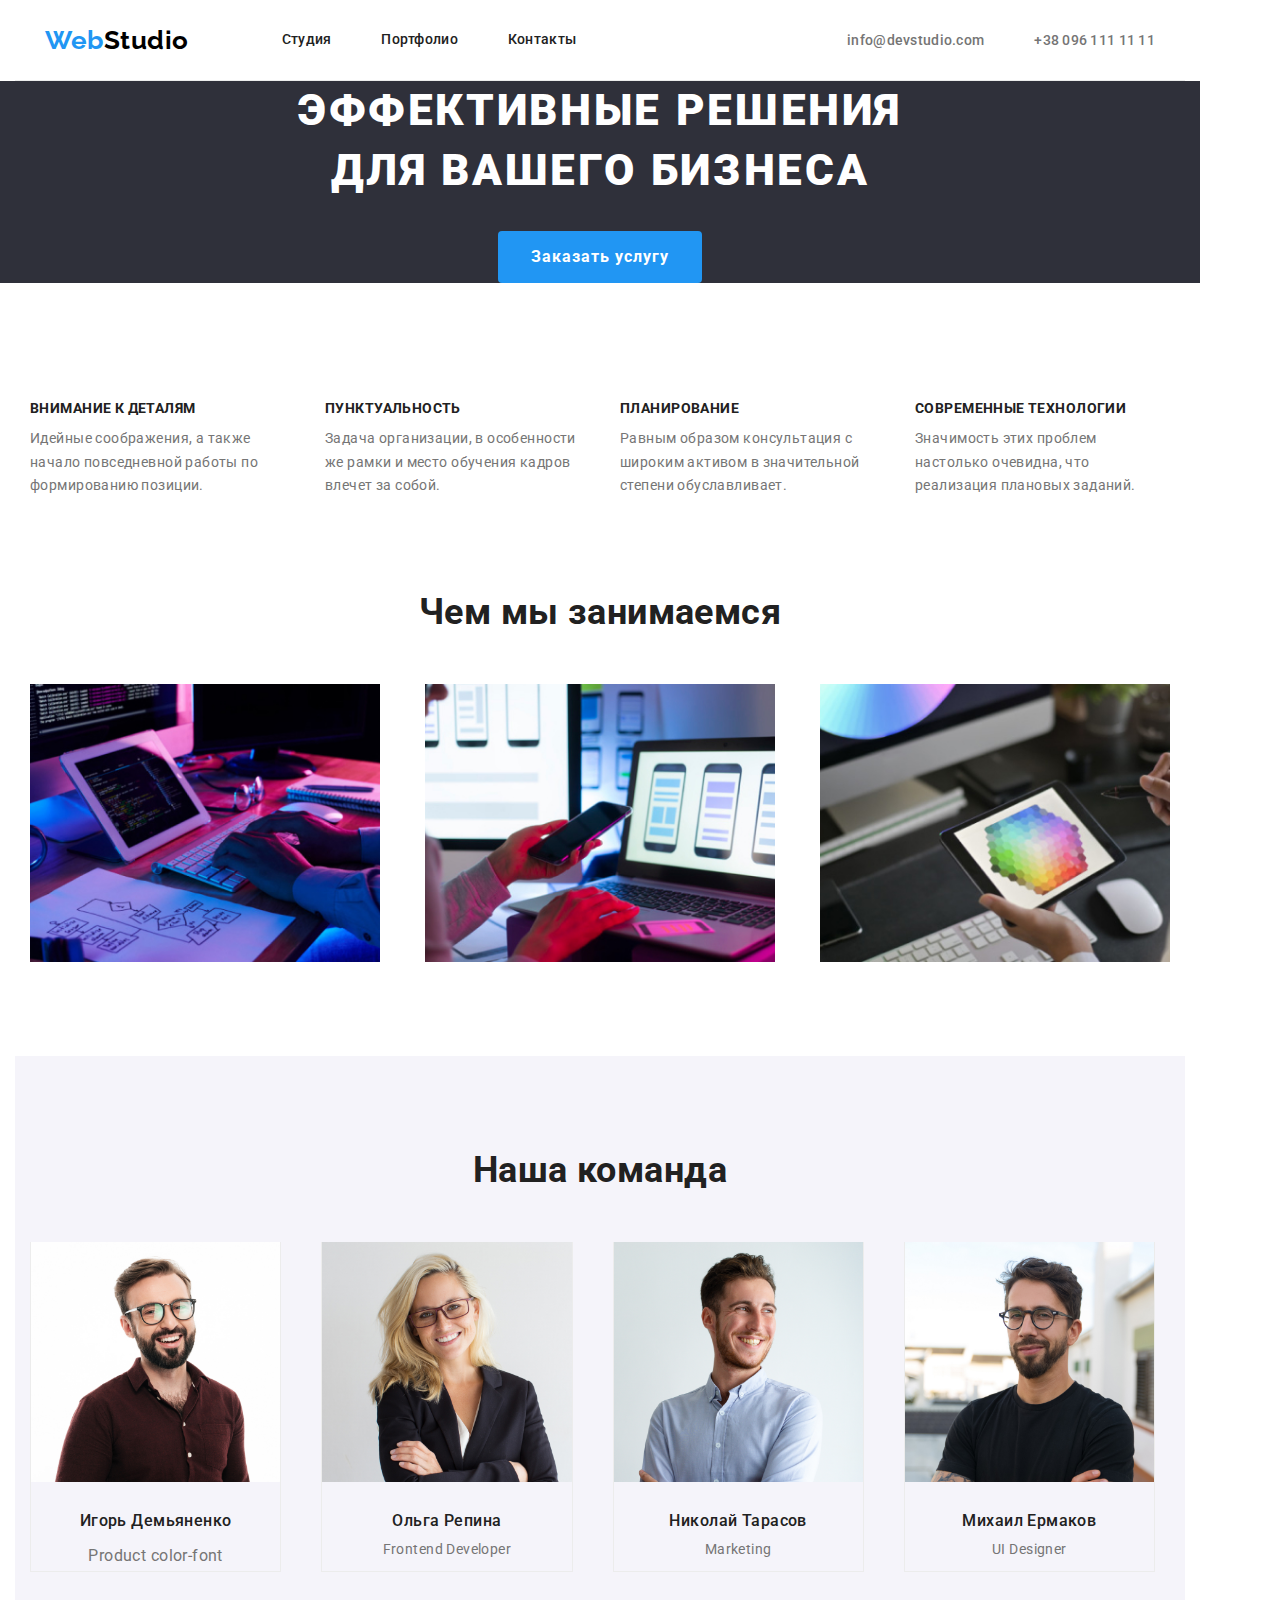
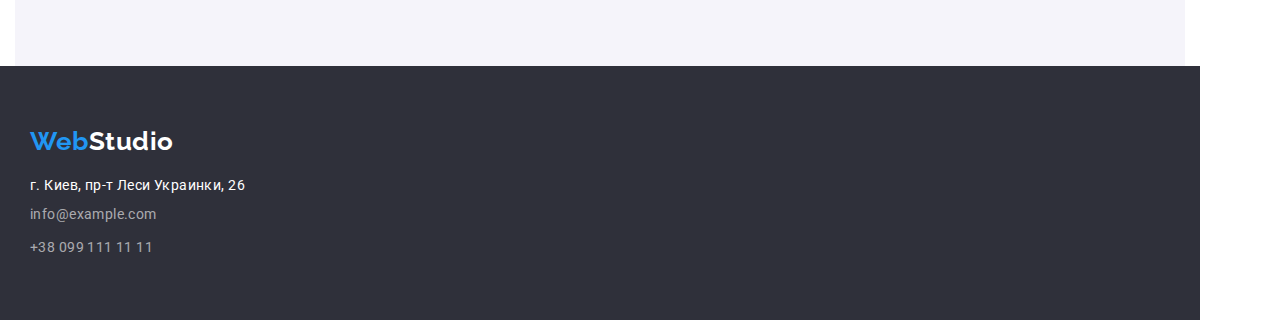
==== index.html @ ef2f5abf "first" ====
<!DOCTYPE html>
<html lang="ru">
<head>
    <meta charset="UTF-8">
    <meta http-equiv="X-UA-Compatible" content="IE=edge">
    <meta name="viewport" content="width=device-width, initial-scale=1.0">
    <link rel="preconnect" href="https://fonts.googleapis.com">
    <link rel="preconnect" href="https://fonts.gstatic.com" crossorigin>
    <link href="https://fonts.googleapis.com/css2?family=Raleway:wght@700&family=Roboto:wght@400;500;700;900&display=swap" rel="stylesheet">
   <link rel="stylesheet" href="https://cdnjs.cloudflare.com/ajax/libs/modern-normalize/1.1.0/modern-normalize.min.css"/>
    <link rel="stylesheet" href="./css/styles.css">
    <title>Студия</title>
</head>
<body>
    <header class="page-header">
    <!--heder-nav-->
    <nav class="container main-nav">
                <div class="container">
                    <a class="logo" href="/">Web<span class="studio">Studio</span></a>
                    <ul class="sait-nav">
                        <li class="item"><a class="link" href="./index.html">Студия</a></li>
                        <li class="item"><a class="link" href="./portfolio.html">Портфолио</a></li>
                        <li class="item"><a class="link" href="#">Контакты</a></li>
                    </ul>
              
                    <ul class="nav-contacts">
                        <li class="item"><a class="contacts"  href="mailto:info@devstudio.com">info@devstudio.com</a></li>
                        <li class="item"> <a class="contacts"  href="tel:+380961111111">+38 096 111 11 11</a></li>   
                    </ul>
                    </div>
        </nav>
</header>
<!--main-->
<main>
    <section class="herou ">
        <h1 class="title">Эффективные решения для вашего бизнеса</h1>
        <button class="button order " type="button">Заказать услугу</button>
    </section>
    
    <!--Advantages-->
    <div class="container">
        <section class="section">
            <h2 class="invisible-text">Приимущества</h2>
            <ul class="advantages ">
                <li class="item">
                    <h3 class="section-title">Внимание к деталям</h3>
                    <p class="title-text">Идейные соображения, а также начало повседневной работы по формированию позиции.</p>
                </li>
                <li class="item">
                    <h3 class="section-title">Пунктуальность</h3>
                    <p class="title-text">Задача организации, в особенности же рамки и место обучения кадров влечет за собой.</p>
                </li>
                <li class="item">
                    <h3 class="section-title">Планирование</h3>
                    <p class="title-text">Равным образом консультация с широким активом в значительной степени обуславливает.</p>
                </li>
                <li class="item">
                    <h3 class="section-title">Современные технологии</h3>
                    <p class="title-text">Значимость этих проблем настолько очевидна, что реализация плановых заданий.</p>
                </li>
            </ul>
        </section>
    </div>
    <!--picture-->
    <div class="container ">
        <section>
            <h2 class="text">Чем мы занимаемся</h2>
            <ul class="picture">
                <li class="picture-page"><img src="./img/1.jpg" alt="набір контента на клавіатурі" width="370"></li>
                <li class="picture-page"><img src="./img/2.jpg" alt="порівняння телефона и ноута" width="370"></li>
                <li class="picture-page"><img src="./img/3.jpg" alt="робота на планшеті" width="370"></li>
            </ul>    
        </section>
    </div>
    
    <!--teams-->
    <div class="container team ">
        <section class=" section">
            <h2 class="text">Наша команда</h2>
            <div class="container">
                <ul class="team-lis">
                    <li class="item">
                        <div class="card-tumb">
                            <img src="./img/img-3.jpg" alt="Игорь Демьяненко" width="270">
                        </div>
                        <div class="card-content-team">
                            <h3 class="text-list item-text ">Игорь Демьяненко</h3>
                            <p class="text-post item-post">Product color-font</p>
                        </div>
                    
                    </li>
                    <li class="item">
                        <div class="card-tumb">
                            <img src="./img/img-2.jpg" alt="Ольга Репина" width="270">
                        </div>
                        <div class="card-content-team">
                            <h3 class="text-list item-text">Ольга Репина</h3>
                            <p class="text-postitem-post">Frontend Developer</p>
                        </div>
                    </li>
                    <li class="item">
                        <div class="card-tumb">
                            <img src="./img/img-1.jpg" alt="Николай Тарасов" width="270">
                        </div>
                        <div class="card-content-team">
                            <h3 class="text-list item-text">Николай Тарасов</h3>
                            <p class="text-postitem-post">Marketing</p>
                        </div>
                    </li>
                    <li class="item">
                        <div class="card-tumb">
                            <img src="./img/img.jpg" alt="Михаил Ермаков" width="270">
                        </div>
                        <div class="card-content-team">
                            <h3 class="text-list item-text">Михаил Ермаков</h3>
                            <p class="text-postitem-post">UI Designer</p>
                        </div>
                    </li>
                </ul>
            </div>
        </section>
    </div>
</main> 
<!--footer--> 
<footer  class="footer" >
        <div  class="">
                <div class="container logolip">
                     <a class="logo" href="/">Web<span class="studio-doun">Studio</span></a>
                </div>
            <address  class="container">
                <ul  class="footer-nav">
                    <li class="item"><a class="address"  href="#">г. Киев, пр-т Леси Украинки, 26</a></li>
                    <li class="item"><a class="contacts-doun" href="mailto:info@example.com">info@example.com</a></li>
                    <li class="item"><a class="contacts-doun" href="tel:+380991111111">+38 099 111 11 11</a></li>
                </ul>
            </address> 
        </div>
    </footer>
</body>
</html>
---- css/styles.css ----
:root{
    --primery-text-color:#212121;
    --secondary-text-color:#757575;
    --white-text:#ffffff;
    --blu-color:#2196f3;
    --black-color:#000000;
    --buttom-filtre-color: #f5f4fa;
    --buttom-color-focus:#188ce8;
    --contacts-footer-color:rgba(255, 255, 255, 0.6);
    --primery-fons-color:#ffffff;
    --secondary-fons-color:#2f303a;
    --border-color:#ececec;

    --font-family: 'Raleway';
    --font-family: 'Roboto';

    --card-set-gap: 30px;

}
body{ width: 1200px;
    font-family: 'Roboto', sans-serif;
    font-weight: 400;
    font-size: 14px;
    letter-spacing: 0.03em;
    color: var(--primery-text-color);
    background-color: var(--primery-fons-color);
}
a{  text-decoration: none;
    font-style: normal;
    color: var(--primery-text-color);
    font-weight: 500;
    font-size: 14px;
    line-height: 1.14;
    letter-spacing: 0.02em;
}
li{
    padding:0;
    margin:0;
    list-style: none;
}
img{
    display: block;
    max-width: 100%;
    height: auto;
}
h1,h2,h3,p,ul{
    padding:0;
    margin:0;
}
.page-header{
    margin-left: auto;
    margin-right: auto;
    background-color: var(--primery-fons-color);
}

.container{
    width: 100%;
    align-items: center;
    display: flex;
    max-width: 1170px;
    padding-left: 15px;
    padding-right: 15px;
    margin-left: auto;
    margin-right: auto;

}
     /*nav*/

.main-nav{
    width: 100%;
    border-bottom: 1px solid var(--border-color);
}
.sait-nav{
    display: flex; 
    margin-left: 93px;
}
.sait-nav .item:not(:last-child){
     padding-right:50px;}
.sait-nav .link{
    
    display: block;
    padding-top: 32px;
    padding-bottom: 32px;
}

.nav-contacts{display: flex;
    margin-left: auto;
}
.nav-contacts .item +.item{
    margin-left: 50px;
}

.logo{ font-family: 'Raleway';
    font-weight: 700;
    font-size: 26px;
    line-height: 1.19;
    color:var(--blu-color)
}
.studio{
    color:var(--black-color);}
.contacts{
    font-weight: 500;
    font-size: 14px;
    line-height: 1.14;
    letter-spacing: 0.02em;
    color:var(--secondary-text-color);
}
.link:hover, .link:focus, .contacts:hover, .contacts:focus{
    color:var(--blu-color)
}
    /*main*/
.herou{
    text-align: center;
    background-color: var(--secondary-fons-color);
}
.title{
    padding-left: 252px;
    padding-right: 252px;
    margin-top: 0;
    margin-bottom: 30px;
    font-weight: 900;
    font-size: 44px;
    line-height:1.36;
    text-align: center;
    letter-spacing: 0.06em;
    text-transform: uppercase;
    color:var(--white-text);
}
   /*Buttons*/
.button{
    border: 1px solid transparent;
    font-family: inherit;
    font-size: 16px;
    cursor:pointer;
    border-radius: 4px;
    text-align:center;
}
.order{
    min-width:200px;
    padding: 10px 32px;
    font-weight: 700;
    line-height: 1.87;
    letter-spacing: 0.06em;
    cursor:pointer;
    background-color: var(--blu-color);
    color:var(--white-text);
}
.filter {
    padding: 6px 22px;
    min-width:100%;
    border: transparent;
    font-weight: 500;
    line-height: 1.62;
    letter-spacing: 0.03em;
    color: var(--primery-text-color);
    background-color:var(--buttom-filtre-color);
}
.filter:hover, .filter:focus{
    
    background-color: var(--blu-color);
       color:var(--white-text);
 }
.ordern:hover, .order:focus{
     background-color:var(--buttom-color-focus);
}

.container-filter{
    display:flex;
    justify-content: center; 
}
.list-flex{
    display:flex;/**/
    padding-bottom: 32px;
}
.list-flex .list-bat+.list-bat{
    margin-left:8px;  
}



   /*Advantages*/
.invisible-text
{visibility: hidden;
}
.section{
    padding-top: 94px;
    padding-bottom: 94px;
}
.advantages{
    display: flex;
    flex-direction:row;
    justify-content: space-between;
} 

.advantages >.item{
    flex-basis:  calc(100% / 4 - var(--card-set-gap));
}
.advantages >.item+.item{
    margin-left: var(--card-set-gap);}

    
    .section-title{    
        padding: 0;
        margin: 0;
        margin-bottom: 10px;
        font-size: 14px;
        line-height: 1.14;
        text-transform: uppercase;
        color:var(--primery-text-color);
    }
    .title-text{
        padding: 0;
        margin: 0;
        line-height: 1.71;
        color: var(--secondary-text-color);
        
    }
    /*picture*/   
.picture{
    display: flex;
    padding-bottom: 94px;
    justify-content: space-between;
}
.picture>.picture-page{
     flex-basis:  calc(100% / 3 - var(--card-set-gap));
    }
.picture>.picture-page+.picture-page{
    margin-left: var(--card-set-gap);
}

      /*tem*/
.team-lis{
    display: flex;
    flex-wrap: wrap;
    justify-content: space-between;
    margin-left:-15px;
    /*calc(-1*var(--card-set-gap));*/
    
    
}
.team-lis>.item{
    flex-basis : calc(100% / 4 - var(--card-set-gap));
    border-left: 1px solid var(--border-color) ;
    border-bottom: 1px solid var(--border-color) ;
    border-right: 1px solid var(--border-color) ; 
    }
    /*margin-bottom: var(--card-set-gap);*/
    
.team-lis>.item+.item{
    margin-left: var(--card-set-gap);
}

.card-content-team{
    text-align: center; 
}
.item-text{
    margin-bottom: 10px;
}

/*.team-lis>.team{
    flex-basis:  calc(100% / 4 - var(--card-set-gap));
}*/
.team-lis>.team+.team{
    margin-left: var(--card-set-gap);}
.team{
    color:var(--secondary-text-color);
    background-color:var(--buttom-filtre-color);
    
}
.text{
    margin-bottom:50px;
    font-weight: 700;
    font-size: 36px;
    line-height: 1.16;
    text-align: center;
    color:var(--primery-text-color);
}
.text-list{
    padding-top: 30px;
    font-weight: 500;
    font-size: 16px;
    line-height:1.18;
    color:var(--primery-text-color);
    }
.text-post{
    font-size: 16px;
    line-height: 1.18;
    color: var(--secondary-text-color);
}



     /*portfolio variations*/
.portfolio-cection{
    padding-top: 83px;
    padding-bottom: 99px;
}

.card-set{
    display: flex;
    flex-wrap: wrap;}
.card-set>.item{
    flex-basis:  calc(100% / 3 - 30px);
    margin-left: 30px}
.card-set>.item:nth-child(3n + 1){
    margin-left: 0;}

.card-set>.item:nth-child(-n + 6){
margin-bottom: 30px;}
   
.card-content{  
    padding: 20px 24px;
    border-left: 1px solid var(--border-color) ;
    border-bottom: 1px solid var(--border-color) ;
    border-right: 1px solid var(--border-color) ;  
}
.card-heding{
    margin-bottom: 4px;
}
.card-tumb{
}



.item-list{
    margin-bottom: 4px;
    font-weight: 700;
    font-size: 18px;
    line-height: 2;
    letter-spacing: 0.06em;
    color:var(--primery-text-color);
}   
.item-post{font-size: 16px;
    font-weight: 400;
    line-height:1.87;
    color: var(--secondary-text-color);
} 




       /*Footer*/
.footer{
    background-color: var(--secondary-fons-color);
}
.logolip{
    padding-top: 60px;
    margin-bottom: 20px;
}
.studio-doun{color:var(--white-text)
}
.contacts-doun{
    font-style:normal;
    line-height: 1.71;
    font-weight: 400;
    letter-spacing: 0.03em;
    color:var(--contacts-footer-color) ;
}
.address{ font-style:normal;
    font-weight: 400;
    letter-spacing: 0.03em;
    color:var(--white-text);
}
.contacts-doun:hover,.contacts-doun:focus{
    color: var(--blu-color);
}

.footer-nav >.item:not(:last-child){
    margin-bottom: 9px;
}

.footer-nav{
    padding-bottom: 60px;
}
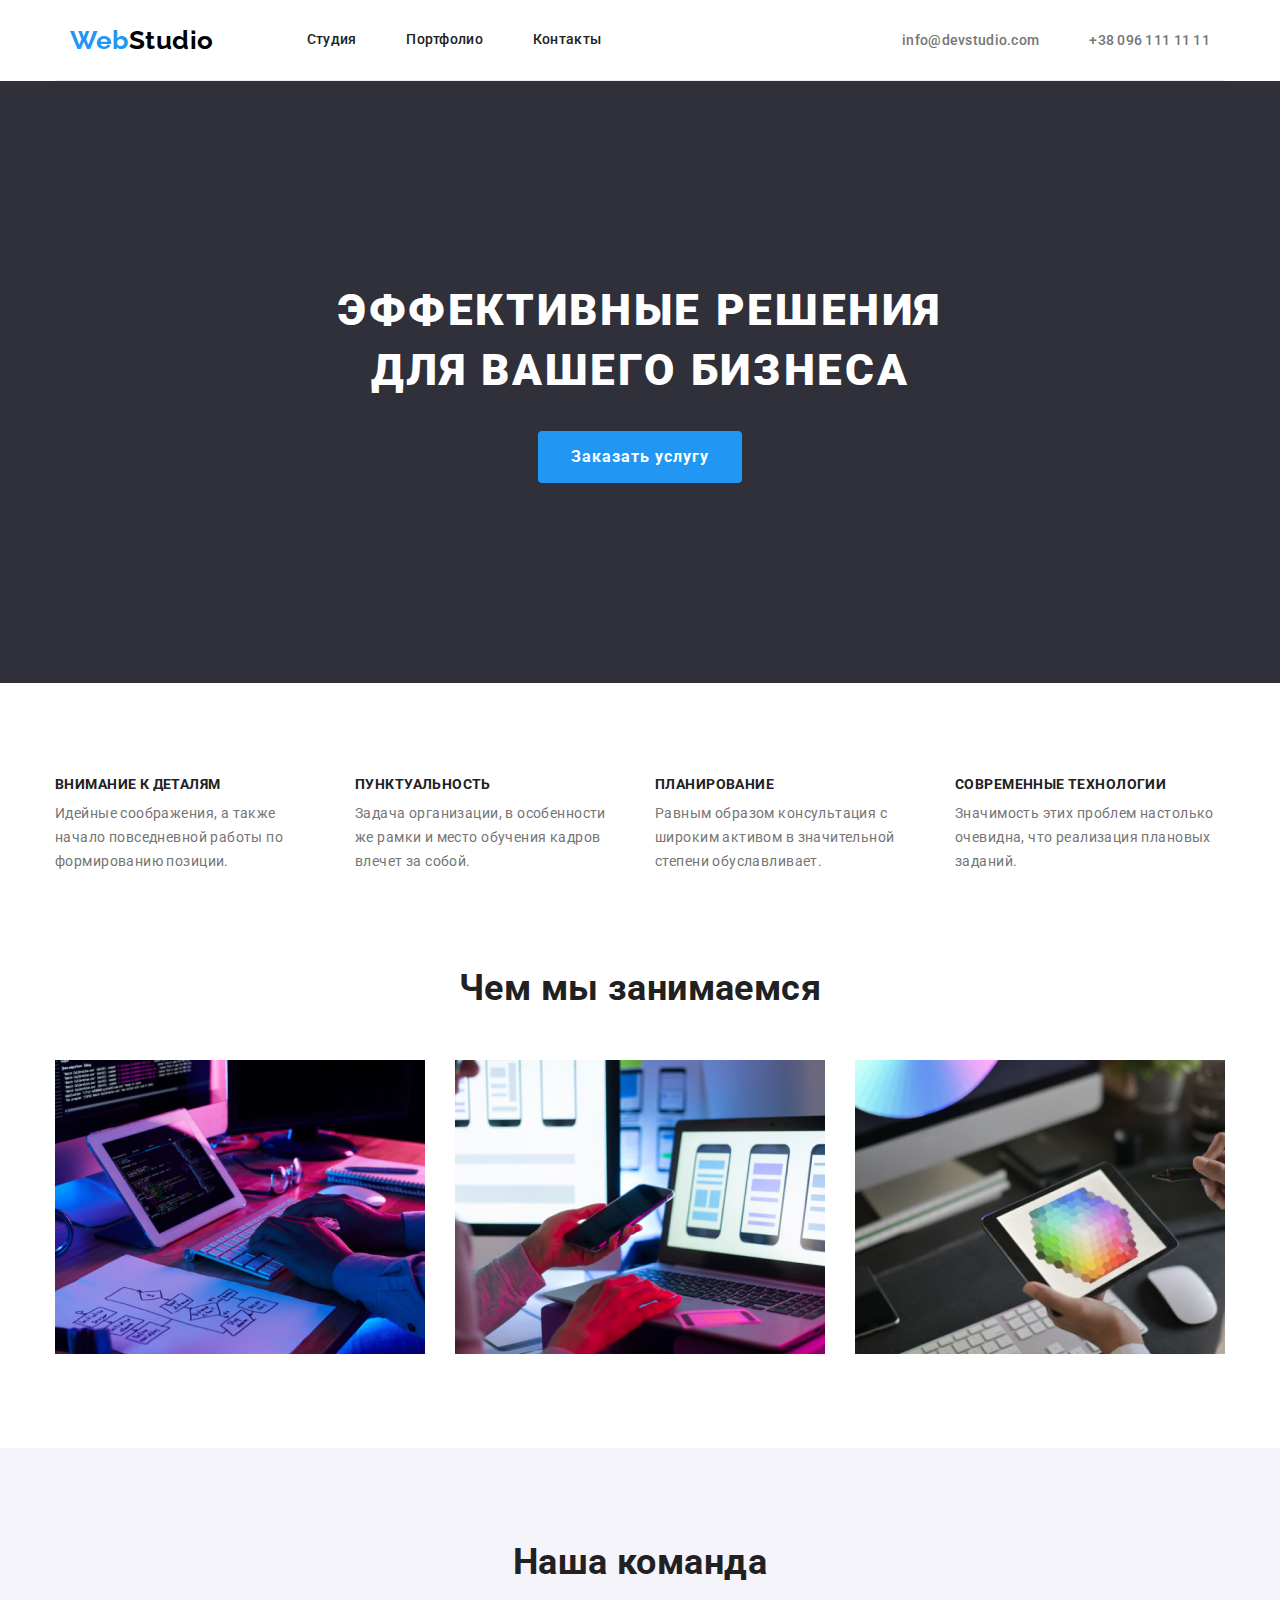
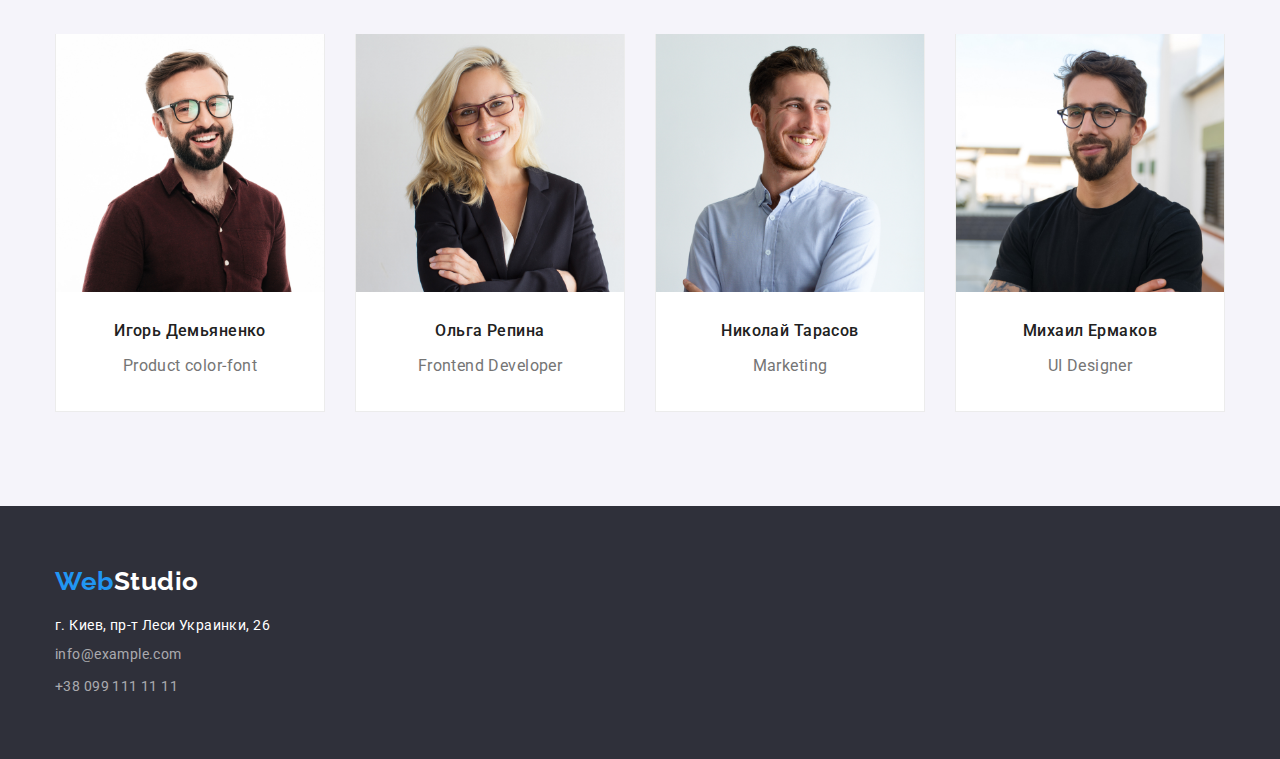
==== commit 0be6ce40: "after changes" ====
--- a/index.html
+++ b/index.html
@@ -14,8 +14,8 @@
 <body>
     <header class="page-header">
     <!--heder-nav-->
-    <nav class="container main-nav">
-                <div class="container">
+    <nav class="container ">
+                <div class="container main-nav">
                     <a class="logo" href="/">Web<span class="studio">Studio</span></a>
                     <ul class="sait-nav">
                         <li class="item"><a class="link" href="./index.html">Студия</a></li>
@@ -33,14 +33,14 @@
 <!--main-->
 <main>
     <section class="herou ">
-        <h1 class="title">Эффективные решения для вашего бизнеса</h1>
+        <h1 class="hero-section-title title">Эффективные решения для вашего бизнеса</h1>
         <button class="button order " type="button">Заказать услугу</button>
     </section>
     
     <!--Advantages-->
-    <div class="container">
-        <section class="section">
-            <h2 class="invisible-text">Приимущества</h2>
+    <section class="section">
+            <div class="container">
+            <h2 class="visually-hidden">Приимущества</h2>
             <ul class="advantages ">
                 <li class="item">
                     <h3 class="section-title">Внимание к деталям</h3>
@@ -59,25 +59,24 @@
                     <p class="title-text">Значимость этих проблем настолько очевидна, что реализация плановых заданий.</p>
                 </li>
             </ul>
+        </div>
         </section>
-    </div>
     <!--picture-->
-    <div class="container ">
-        <section>
-            <h2 class="text">Чем мы занимаемся</h2>
-            <ul class="picture">
-                <li class="picture-page"><img src="./img/1.jpg" alt="набір контента на клавіатурі" width="370"></li>
-                <li class="picture-page"><img src="./img/2.jpg" alt="порівняння телефона и ноута" width="370"></li>
-                <li class="picture-page"><img src="./img/3.jpg" alt="робота на планшеті" width="370"></li>
-            </ul>    
-        </section>
-    </div>
+    <section class="section no-padding">
+        <div class="container ">
+            <h2 class="text centered">Чем мы занимаемся</h2>
+                <ul class="picture">
+                 <li class="picture-page"><img src="./img/1.jpg" alt="набір контента на клавіатурі" width="370"></li>
+                    <li class="picture-page"><img src="./img/2.jpg" alt="порівняння телефона и ноута" width="370"></li>
+                 <li class="picture-page"><img src="./img/3.jpg" alt="робота на планшеті" width="370"></li>
+             </ul>    
+        </div>
+    </section>
     
     <!--teams-->
-    <div class="container team ">
-        <section class=" section">
+    <section class=" section team">
+        <div class="container  ">
             <h2 class="text">Наша команда</h2>
-            <div class="container">
                 <ul class="team-lis">
                     <li class="item">
                         <div class="card-tumb">
@@ -95,7 +94,7 @@
                         </div>
                         <div class="card-content-team">
                             <h3 class="text-list item-text">Ольга Репина</h3>
-                            <p class="text-postitem-post">Frontend Developer</p>
+                            <p class="text-post item-post">Frontend Developer</p>
                         </div>
                     </li>
                     <li class="item">
@@ -104,7 +103,7 @@
                         </div>
                         <div class="card-content-team">
                             <h3 class="text-list item-text">Николай Тарасов</h3>
-                            <p class="text-postitem-post">Marketing</p>
+                            <p class="text-post item-post">Marketing</p>
                         </div>
                     </li>
                     <li class="item">
@@ -113,13 +112,13 @@
                         </div>
                         <div class="card-content-team">
                             <h3 class="text-list item-text">Михаил Ермаков</h3>
-                            <p class="text-postitem-post">UI Designer</p>
+                            <p class="text-post item-post">UI Designer</p>
                         </div>
                     </li>
                 </ul>
-            </div>
-        </section>
-    </div>
+        </div>
+        
+    </section>
 </main> 
 <!--footer--> 
 <footer  class="footer" >
--- a/css/styles.css
+++ b/css/styles.css
@@ -17,7 +17,7 @@
     --card-set-gap: 30px;
 
 }
-body{ width: 1200px;
+body{
     font-family: 'Roboto', sans-serif;
     font-weight: 400;
     font-size: 14px;
@@ -56,8 +56,7 @@
 .container{
     width: 100%;
     align-items: center;
-    display: flex;
-    max-width: 1170px;
+    max-width: 1200px;
     padding-left: 15px;
     padding-right: 15px;
     margin-left: auto;
@@ -67,6 +66,7 @@
      /*nav*/
 
 .main-nav{
+    display: flex;
     width: 100%;
     border-bottom: 1px solid var(--border-color);
 }
@@ -111,13 +111,12 @@
     /*main*/
 .herou{
     text-align: center;
+    padding-top:200px ;
+    padding-bottom:200px ;
     background-color: var(--secondary-fons-color);
 }
 .title{
-    padding-left: 252px;
-    padding-right: 252px;
-    margin-top: 0;
-    margin-bottom: 30px;
+    margin-bottom: var(--card-set-gap);
     font-weight: 900;
     font-size: 44px;
     line-height:1.36;
@@ -125,6 +124,11 @@
     letter-spacing: 0.06em;
     text-transform: uppercase;
     color:var(--white-text);
+}
+.hero-section-title{
+    width: 696px;
+    margin: 0 auto 100px;
+    margin-bottom: 30px;
 }
    /*Buttons*/
 .button{
@@ -169,7 +173,7 @@
     justify-content: center; 
 }
 .list-flex{
-    display:flex;/**/
+    display:flex;
     padding-bottom: 32px;
 }
 .list-flex .list-bat+.list-bat{
@@ -179,26 +183,35 @@
 
 
    /*Advantages*/
-.invisible-text
-{visibility: hidden;
+.visually-hidden{
+    position: absolute;
+    width: 1px;
+    height: 1px;
+    margin: -1px;
+    border: 0;
+    padding: 0;
+    white-space: nowrap;
+    clip-path: inset(100%);
+    clip: rect(0 0 0 0);
+    overflow: hidden;
 }
 .section{
     padding-top: 94px;
     padding-bottom: 94px;
 }
+.no-padding{
+    padding-top: 0;
+}
 .advantages{
     display: flex;
     flex-direction:row;
-    justify-content: space-between;
+    margin-left: -30px;
 } 
 
 .advantages >.item{
     flex-basis:  calc(100% / 4 - var(--card-set-gap));
-}
-.advantages >.item+.item{
-    margin-left: var(--card-set-gap);}
-
-    
+    margin-left: 30px;
+}
     .section-title{    
         padding: 0;
         margin: 0;
@@ -218,11 +231,13 @@
     /*picture*/   
 .picture{
     display: flex;
-    padding-bottom: 94px;
+    flex-direction: row;
+    margin-left: -30px;
     justify-content: space-between;
 }
 .picture>.picture-page{
      flex-basis:  calc(100% / 3 - var(--card-set-gap));
+     margin-left: 30px;
     }
 .picture>.picture-page+.picture-page{
     margin-left: var(--card-set-gap);
@@ -232,19 +247,16 @@
 .team-lis{
     display: flex;
     flex-wrap: wrap;
-    justify-content: space-between;
-    margin-left:-15px;
-    /*calc(-1*var(--card-set-gap));*/
-    
-    
+    margin-left:-30px;
 }
 .team-lis>.item{
+    background-color: var(--primery-fons-color);
+    margin-left: 30px;
     flex-basis : calc(100% / 4 - var(--card-set-gap));
     border-left: 1px solid var(--border-color) ;
     border-bottom: 1px solid var(--border-color) ;
     border-right: 1px solid var(--border-color) ; 
     }
-    /*margin-bottom: var(--card-set-gap);*/
     
 .team-lis>.item+.item{
     margin-left: var(--card-set-gap);
@@ -252,14 +264,13 @@
 
 .card-content-team{
     text-align: center; 
+    padding-top: 30px;
+    padding-bottom: 30px; 
 }
 .item-text{
     margin-bottom: 10px;
 }
 
-/*.team-lis>.team{
-    flex-basis:  calc(100% / 4 - var(--card-set-gap));
-}*/
 .team-lis>.team+.team{
     margin-left: var(--card-set-gap);}
 .team{
@@ -276,7 +287,6 @@
     color:var(--primery-text-color);
 }
 .text-list{
-    padding-top: 30px;
     font-weight: 500;
     font-size: 16px;
     line-height:1.18;
@@ -298,18 +308,20 @@
 
 .card-set{
     display: flex;
-    flex-wrap: wrap;}
+    flex-wrap: wrap;
+    margin-left: -30px;
+}
 .card-set>.item{
     flex-basis:  calc(100% / 3 - 30px);
-    margin-left: 30px}
-.card-set>.item:nth-child(3n + 1){
-    margin-left: 0;}
+    margin-left: 30px
+}
 
 .card-set>.item:nth-child(-n + 6){
-margin-bottom: 30px;}
+margin-bottom: 30px;
+}
    
 .card-content{  
-    padding: 20px 24px;
+    padding: 20px;
     border-left: 1px solid var(--border-color) ;
     border-bottom: 1px solid var(--border-color) ;
     border-right: 1px solid var(--border-color) ;  
@@ -342,9 +354,10 @@
        /*Footer*/
 .footer{
     background-color: var(--secondary-fons-color);
+    padding-bottom: 60px;
+    padding-top: 60px;
 }
 .logolip{
-    padding-top: 60px;
     margin-bottom: 20px;
 }
 .studio-doun{color:var(--white-text)
@@ -368,7 +381,3 @@
 .footer-nav >.item:not(:last-child){
     margin-bottom: 9px;
 }
-
-.footer-nav{
-    padding-bottom: 60px;
-}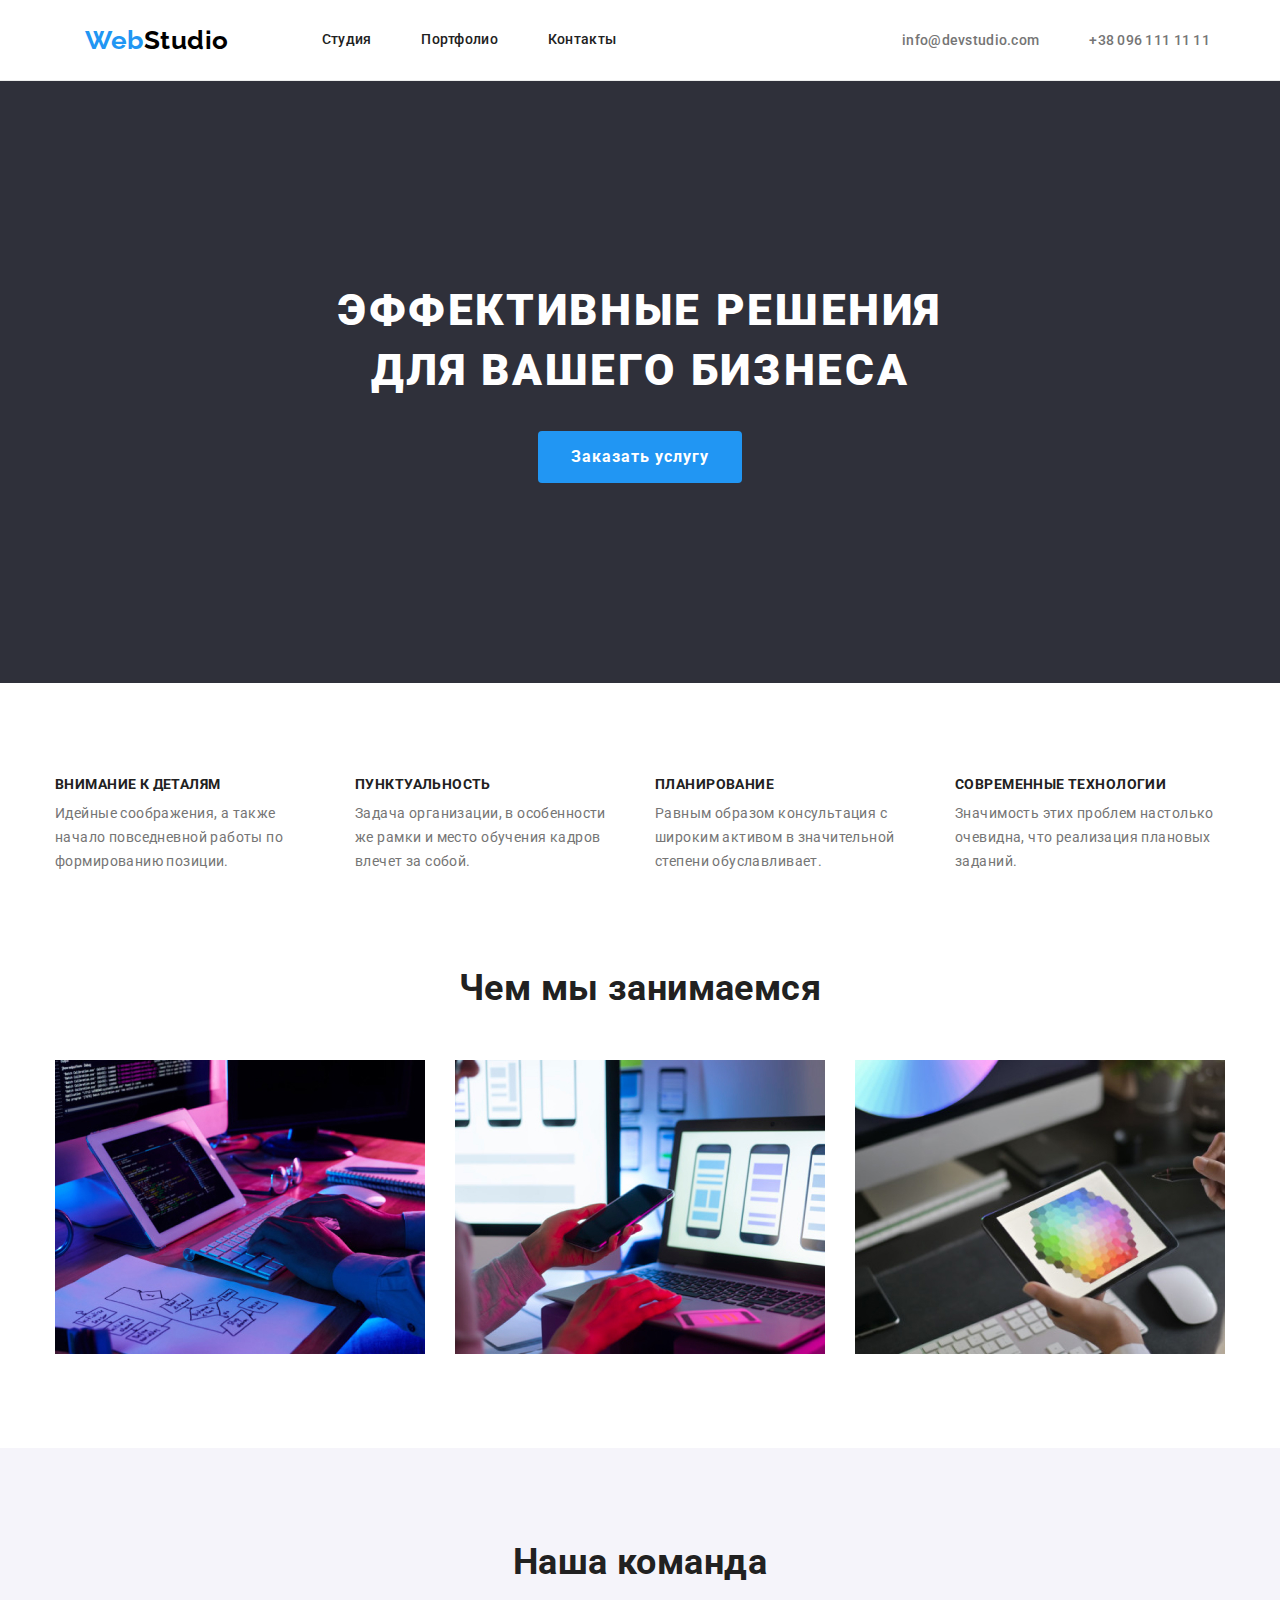
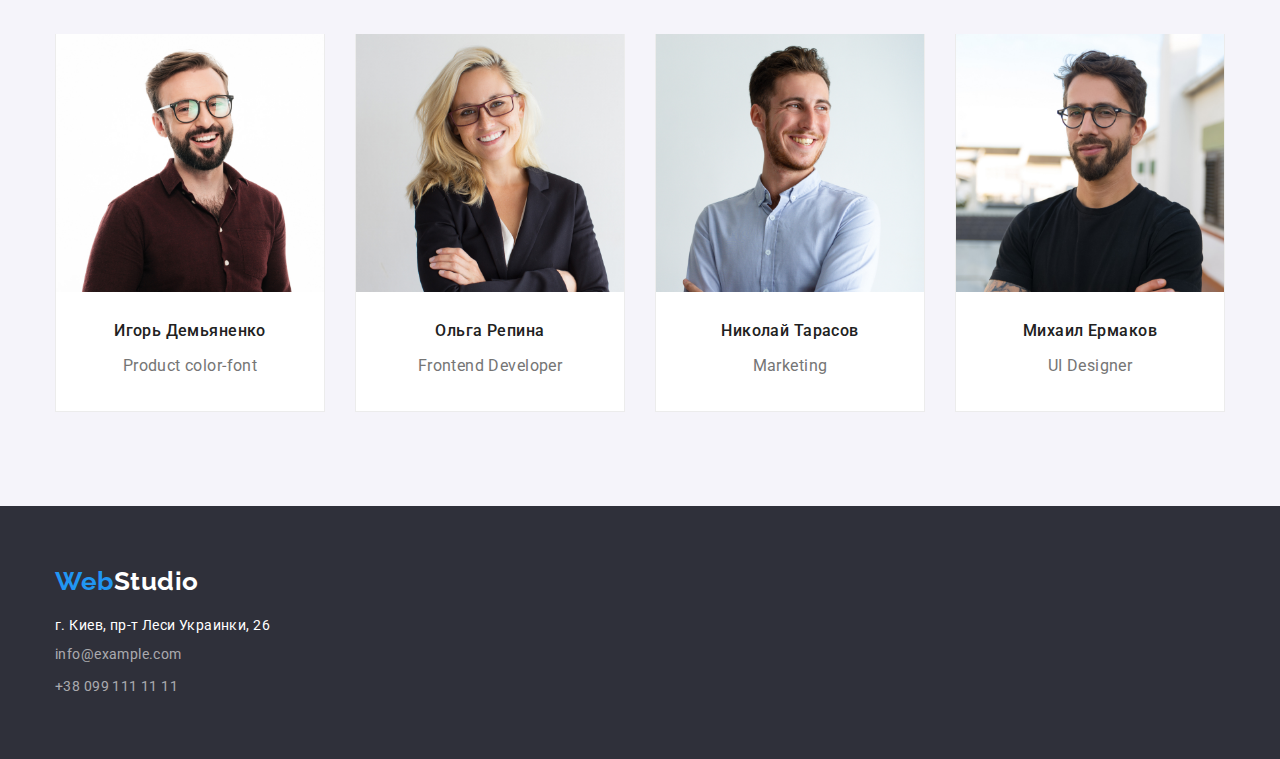
==== commit 25616e21: "after fix" ====
--- a/index.html
+++ b/index.html
@@ -14,21 +14,24 @@
 <body>
     <header class="page-header">
     <!--heder-nav-->
-    <nav class="container ">
+        <div class=" container page-header-container">
+            <nav class="container ">
                 <div class="container main-nav">
                     <a class="logo" href="/">Web<span class="studio">Studio</span></a>
                     <ul class="sait-nav">
                         <li class="item"><a class="link" href="./index.html">Студия</a></li>
                         <li class="item"><a class="link" href="./portfolio.html">Портфолио</a></li>
                         <li class="item"><a class="link" href="#">Контакты</a></li>
-                    </ul>
-              
-                    <ul class="nav-contacts">
-                        <li class="item"><a class="contacts"  href="mailto:info@devstudio.com">info@devstudio.com</a></li>
-                        <li class="item"> <a class="contacts"  href="tel:+380961111111">+38 096 111 11 11</a></li>   
-                    </ul>
-                    </div>
-        </nav>
+                </div>
+            </nav>
+            </ul>
+            <div class="container">
+                <ul class="heder-contacts">
+                    <li class="item"><a class="contacts"  href="mailto:info@devstudio.com">info@devstudio.com</a></li>
+                    <li class="item"> <a class="contacts"  href="tel:+380961111111">+38 096 111 11 11</a></li>   
+                </ul>
+            </div>
+        </div>
 </header>
 <!--main-->
 <main>
--- a/css/styles.css
+++ b/css/styles.css
@@ -51,7 +51,10 @@
     margin-left: auto;
     margin-right: auto;
     background-color: var(--primery-fons-color);
-}
+    border-bottom: 1px solid var(--border-color);
+}
+
+
 
 .container{
     width: 100%;
@@ -63,12 +66,17 @@
     margin-right: auto;
 
 }
+.page-header-container{
+    display: flex;
+    
+}
+    
      /*nav*/
 
 .main-nav{
     display: flex;
     width: 100%;
-    border-bottom: 1px solid var(--border-color);
+    
 }
 .sait-nav{
     display: flex; 
@@ -83,10 +91,10 @@
     padding-bottom: 32px;
 }
 
-.nav-contacts{display: flex;
-    margin-left: auto;
-}
-.nav-contacts .item +.item{
+.heder-contacts{display: flex;
+    justify-content: flex-end;
+}
+.heder-contacts .item +.item{
     margin-left: 50px;
 }
 
@@ -168,13 +176,10 @@
      background-color:var(--buttom-color-focus);
 }
 
-.container-filter{
-    display:flex;
-    justify-content: center; 
-}
 .list-flex{
     display:flex;
-    padding-bottom: 32px;
+    margin-bottom: 50px;
+    justify-content: center;
 }
 .list-flex .list-bat+.list-bat{
     margin-left:8px;  
@@ -321,15 +326,13 @@
 }
    
 .card-content{  
-    padding: 20px;
+    padding: 20px 24px;
     border-left: 1px solid var(--border-color) ;
     border-bottom: 1px solid var(--border-color) ;
     border-right: 1px solid var(--border-color) ;  
 }
 .card-heding{
     margin-bottom: 4px;
-}
-.card-tumb{
 }
 
 
@@ -350,7 +353,6 @@
 
 
 
-
        /*Footer*/
 .footer{
     background-color: var(--secondary-fons-color);
